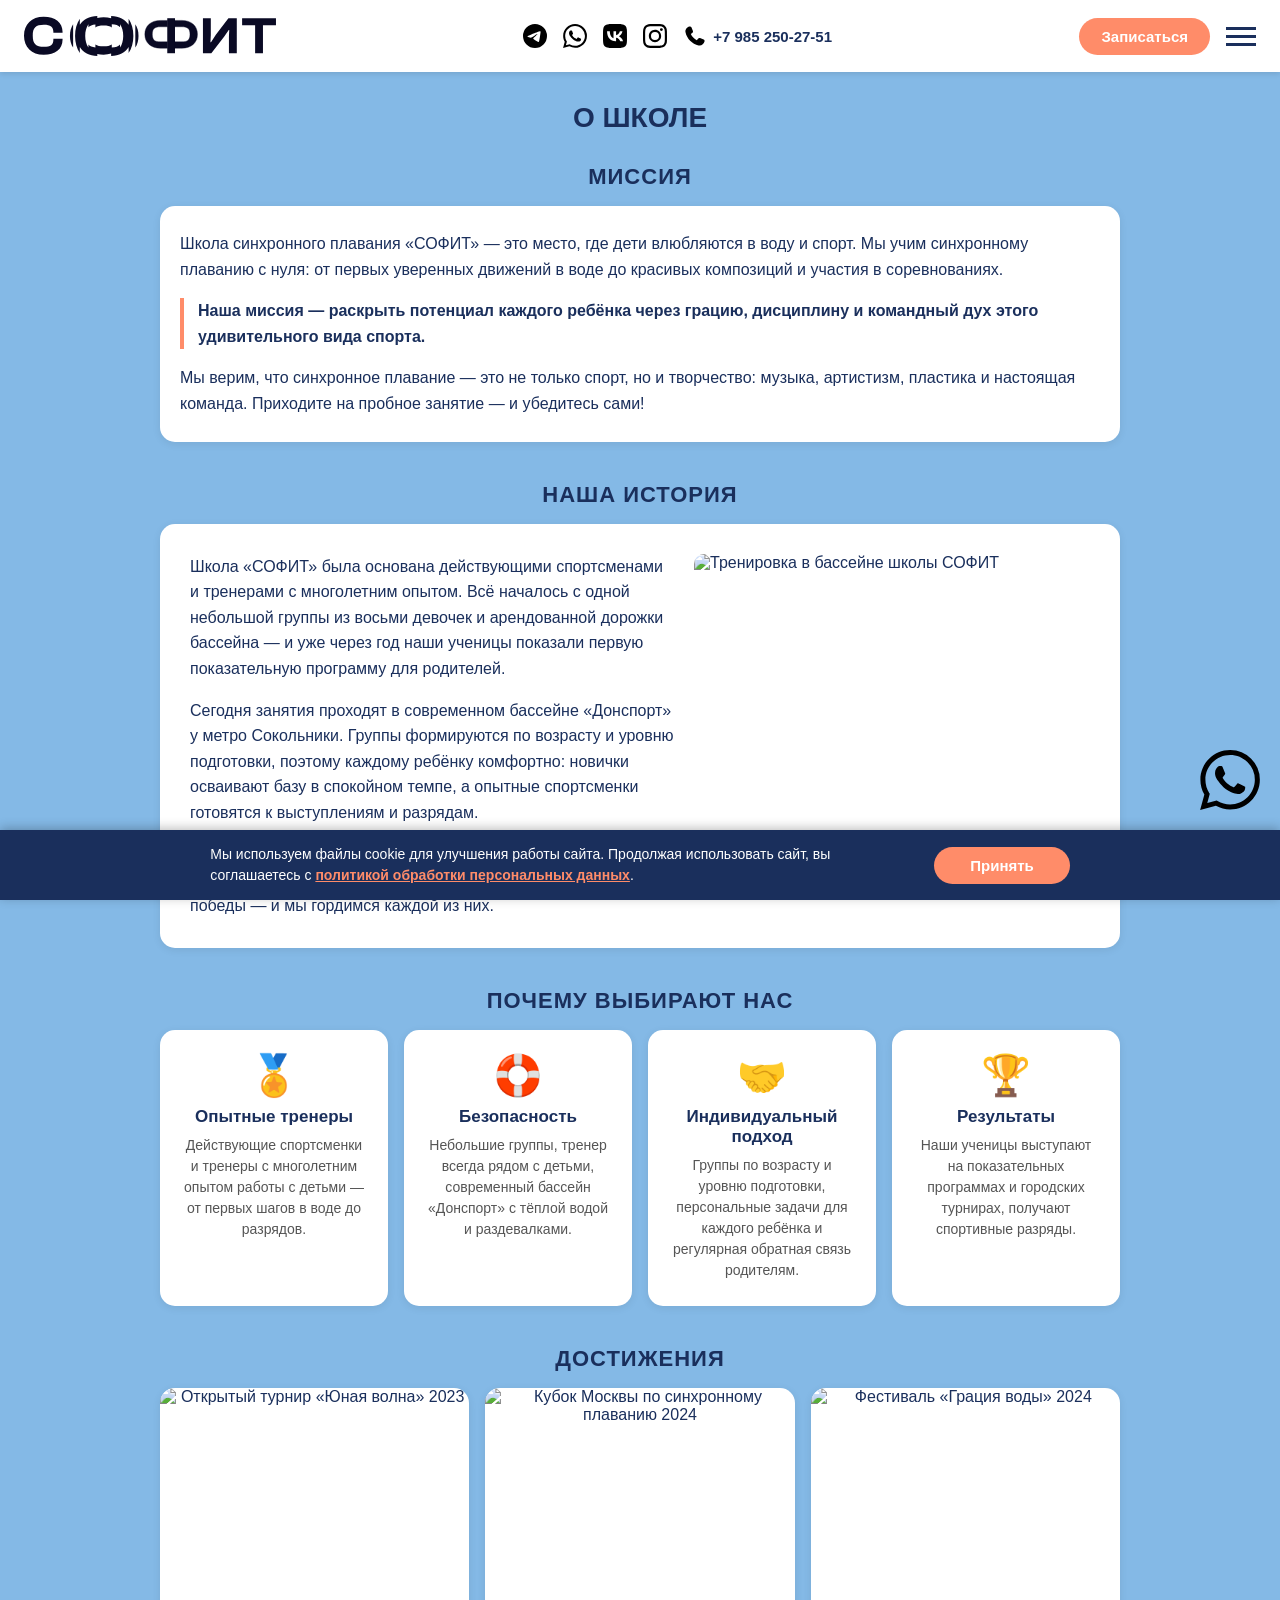
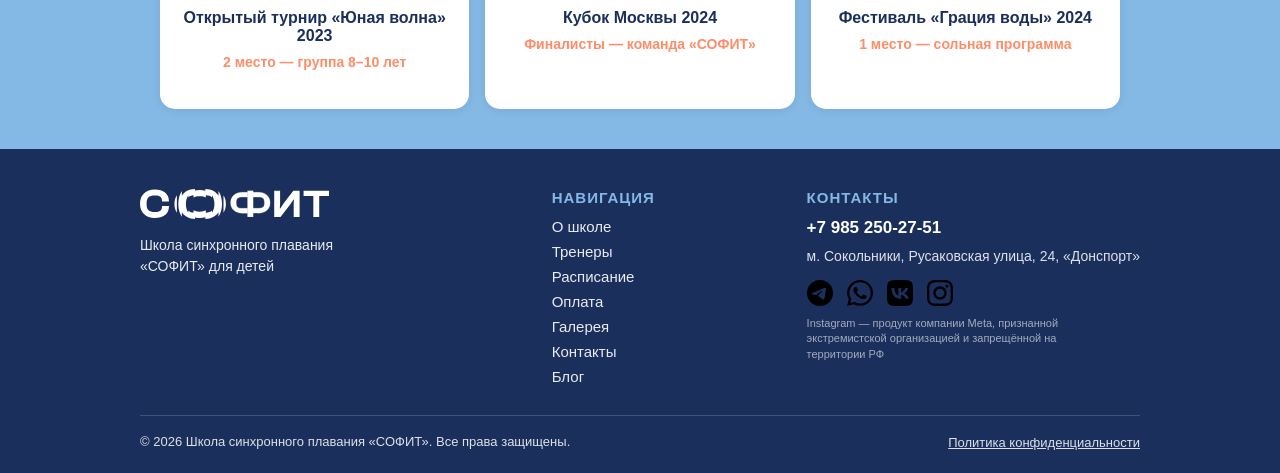
==== about.html @ ef887bbd "Add files via upload" ====
<!DOCTYPE html>
<html lang="ru">
<head>
  <meta charset="UTF-8">
  <meta name="viewport" content="width=device-width, initial-scale=1.0">
  <meta name="description" content="О школе синхронного плавания СОФИТ — миссия, история, подход к тренировкам детей.">
  <title>О школе — Школа синхронного плавания СОФИТ</title>
  <link rel="stylesheet" href="css/style.css">
  <link rel="stylesheet" href="css/modal.css">
</head>
<body>

  <!-- HEADER -->
  <header class="header">
    <a href="index.html" class="logo">
      <img src="images/logo.svg" alt="Логотип школы СОФИТ">
    </a>
    <div class="header-contacts">
      <a href="https://t.me/ваш_канал" target="_blank" aria-label="Telegram">
        <img src="images/icons/telegram.svg" alt="Telegram">
      </a>
      <a href="https://wa.me/79852502751" target="_blank" aria-label="WhatsApp">
        <img src="images/icons/whatsapp.svg" alt="WhatsApp">
      </a>
      <a href="https://vk.com/ваша_группа" target="_blank" aria-label="VK">
        <img src="images/icons/vk.svg" alt="VK">
      </a>
      <a href="https://instagram.com/ваш_профиль" target="_blank" aria-label="Instagram">
        <img src="images/icons/instagram.svg" alt="Instagram">
      </a>
      <a href="tel:+79852502751" class="header-phone" aria-label="Позвонить">
        <img src="images/icons/phone.svg" alt="Телефон">
        <span class="header-phone-text">+7 985 250-27-51</span>
      </a>
    </div>
    <div class="header-actions">
      <button class="header-signup-btn" id="signupOpenBtn" aria-label="Записаться на пробное занятие">
        <span class="signup-icon" aria-hidden="true">+</span>
        <span class="signup-text">Записаться</span>
      </button>
      <button class="burger" id="burgerBtn" aria-label="Открыть меню">
        <span></span>
        <span></span>
        <span></span>
      </button>
    </div>
  </header>

  <!-- МЕНЮ -->
  <nav class="mobile-menu" id="mobileMenu">
    <a href="index.html">Главная</a>
    <a href="about.html">О школе</a>
    <a href="trainers.html">Тренеры</a>
    <a href="schedule.html">Расписание</a>
    <a href="payment.html">Оплата</a>
    <a href="gallery.html">Галерея</a>
    <a href="blog.html">Блог</a>
    <a href="contacts.html">Контакты</a>
  </nav>

  <!-- ЗАГОЛОВОК СТРАНИЦЫ -->
  <section class="page-header">
    <h1>О ШКОЛЕ</h1>
  </section>

  <!-- КОНТЕНТ -->
  <section class="page-content about-content">

    <!-- БЛОК «МИССИЯ» -->
    <div class="about-section">
      <h2 class="section-title">Миссия</h2>
      <div class="mission-card">
        <p>
          Школа синхронного плавания «СОФИТ» — это место, где дети влюбляются
          в воду и спорт. Мы учим синхронному плаванию с нуля: от первых уверенных
          движений в воде до красивых композиций и участия в соревнованиях.
        </p>
        <p class="mission-highlight">
          Наша миссия — раскрыть потенциал каждого ребёнка через грацию,
          дисциплину и командный дух этого удивительного вида спорта.
        </p>
        <p>
          Мы верим, что синхронное плавание — это не только спорт, но и творчество:
          музыка, артистизм, пластика и настоящая команда. Приходите на пробное
          занятие — и убедитесь сами!
        </p>
      </div>
    </div>

    <!-- БЛОК «НАША ИСТОРИЯ» -->
    <div class="about-section">
      <h2 class="section-title">Наша история</h2>
      <div class="history-block">
        <div class="history-text">
          <p>
            Школа «СОФИТ» была основана действующими спортсменами и тренерами
            с многолетним опытом. Всё началось с одной небольшой группы из
            восьми девочек и арендованной дорожки бассейна — и уже через год
            наши ученицы показали первую показательную программу для родителей.
          </p>
          <p>
            Сегодня занятия проходят в современном бассейне «Донспорт» у метро
            Сокольники. Группы формируются по возрасту и уровню подготовки,
            поэтому каждому ребёнку комфортно: новички осваивают базу в спокойном
            темпе, а опытные спортсменки готовятся к выступлениям и разрядам.
          </p>
          <p>
            Мы растём вместе с нашими ученицами: с каждым сезоном в школе
            появляются новые группы, новые программы и новые победы —
            и мы гордимся каждой из них.
          </p>
        </div>
        <!-- TODO: заменить временное изображение (picsum.photos) на реальное фото школы -->
        <img class="history-photo" src="https://picsum.photos/600/400" alt="Тренировка в бассейне школы СОФИТ" loading="lazy">
      </div>
    </div>

    <!-- БЛОК «ПОЧЕМУ ВЫБИРАЮТ НАС» -->
    <div class="about-section">
      <h2 class="section-title">Почему выбирают нас</h2>
      <div class="features-grid">
        <div class="feature-card">
          <div class="feature-icon" aria-hidden="true">🏅</div>
          <h3>Опытные тренеры</h3>
          <p>Действующие спортсменки и тренеры с многолетним опытом работы с детьми — от первых шагов в воде до разрядов.</p>
        </div>
        <div class="feature-card">
          <div class="feature-icon" aria-hidden="true">🛟</div>
          <h3>Безопасность</h3>
          <p>Небольшие группы, тренер всегда рядом с детьми, современный бассейн «Донспорт» с тёплой водой и раздевалками.</p>
        </div>
        <div class="feature-card">
          <div class="feature-icon" aria-hidden="true">🤝</div>
          <h3>Индивидуальный подход</h3>
          <p>Группы по возрасту и уровню подготовки, персональные задачи для каждого ребёнка и регулярная обратная связь родителям.</p>
        </div>
        <div class="feature-card">
          <div class="feature-icon" aria-hidden="true">🏆</div>
          <h3>Результаты</h3>
          <p>Наши ученицы выступают на показательных программах и городских турнирах, получают спортивные разряды.</p>
        </div>
      </div>
    </div>

    <!-- БЛОК «ДОСТИЖЕНИЯ» (карточки-заглушки) -->
    <div class="about-section">
      <h2 class="section-title">Достижения</h2>
      <div class="achievements-grid">
        <div class="achievement-card">
          <!-- TODO: заменить временное изображение (picsum.photos) на реальное фото -->
          <img src="https://picsum.photos/300/200?random=21" alt="Открытый турнир «Юная волна» 2023" loading="lazy">
          <h3>Открытый турнир «Юная волна» 2023</h3>
          <p class="achievement-result">2 место — группа 8–10 лет</p>
        </div>
        <div class="achievement-card">
          <img src="https://picsum.photos/300/200?random=22" alt="Кубок Москвы по синхронному плаванию 2024" loading="lazy">
          <h3>Кубок Москвы 2024</h3>
          <p class="achievement-result">Финалисты — команда «СОФИТ»</p>
        </div>
        <div class="achievement-card">
          <img src="https://picsum.photos/300/200?random=23" alt="Фестиваль «Грация воды» 2024" loading="lazy">
          <h3>Фестиваль «Грация воды» 2024</h3>
          <p class="achievement-result">1 место — сольная программа</p>
        </div>
      </div>
    </div>

  </section>

  <!-- FOOTER -->
  <footer class="footer">
    <div class="footer-columns">
      <div class="footer-col footer-about">
        <img src="images/logo.svg" alt="Логотип школы СОФИТ" class="footer-logo">
        <p>Школа синхронного плавания «СОФИТ» для детей</p>
      </div>
      <div class="footer-col">
        <h4>Навигация</h4>
        <nav class="footer-nav">
          <a href="about.html">О школе</a>
          <a href="trainers.html">Тренеры</a>
          <a href="schedule.html">Расписание</a>
          <a href="payment.html">Оплата</a>
          <a href="gallery.html">Галерея</a>
          <a href="contacts.html">Контакты</a>
          <a href="blog.html">Блог</a>
        </nav>
      </div>
      <div class="footer-col">
        <h4>Контакты</h4>
        <a href="tel:+79852502751" class="footer-phone">+7 985 250-27-51</a>
        <p class="footer-address">м. Сокольники, Русаковская улица, 24, «Донспорт»</p>
        <div class="footer-socials">
          <a href="https://t.me/ваш_канал" target="_blank" aria-label="Telegram">
            <img src="images/icons/telegram.svg" alt="Telegram">
          </a>
          <a href="https://wa.me/79852502751" target="_blank" aria-label="WhatsApp">
            <img src="images/icons/whatsapp.svg" alt="WhatsApp">
          </a>
          <a href="https://vk.com/ваша_группа" target="_blank" aria-label="VK">
            <img src="images/icons/vk.svg" alt="VK">
          </a>
          <a href="https://instagram.com/ваш_профиль" target="_blank" aria-label="Instagram">
            <img src="images/icons/instagram.svg" alt="Instagram">
          </a>
        </div>
        <p class="footer-socials-note">Instagram — продукт компании Meta, признанной экстремистской организацией и запрещённой на территории РФ</p>
      </div>
    </div>
    <div class="footer-bottom">
      <p>© 2026 Школа синхронного плавания «СОФИТ». Все права защищены.</p>
      <a href="privacy-policy.html">Политика конфиденциальности</a>
    </div>
  </footer>

  <!-- WHATSAPP FLOATING BUTTON -->
  <a href="https://wa.me/79852502751" class="whatsapp-btn">
    <img src="images/icons/whatsapp.svg" alt="WhatsApp">
  </a>

  <script src="js/main.js"></script>

  <!-- МОДАЛЬНОЕ ОКНО ЗАПИСИ НА ПРОБНОЕ ЗАНЯТИЕ -->
  <div class="modal-overlay" id="signupModal" aria-hidden="true" role="dialog" aria-labelledby="signupModalTitle">
    <div class="modal-window">
      <button class="modal-close" type="button" aria-label="Закрыть окно">✕</button>
      <h2 class="modal-title" id="signupModalTitle">Запись на пробное занятие</h2>

      <form class="modal-form" novalidate>
        <div class="modal-field" data-field="childName">
          <label for="modalChildName">Имя ребёнка <span class="required-mark">*</span></label>
          <input type="text" id="modalChildName" name="childName" required>
          <span class="field-error"></span>
        </div>

        <div class="modal-field" data-field="parentName">
          <label for="modalParentName">Имя родителя <span class="required-mark">*</span></label>
          <input type="text" id="modalParentName" name="parentName" required>
          <span class="field-error"></span>
        </div>

        <div class="modal-field" data-field="phone">
          <label for="modalPhone">Телефон родителя <span class="required-mark">*</span></label>
          <input type="tel" id="modalPhone" name="phone" placeholder="+7 ___ ___-__-__" pattern="[+]?[\d\s\-()]{7,20}" required>
          <span class="field-error"></span>
        </div>

        <div class="modal-field" data-field="age">
          <label for="modalAge">Возраст ребёнка</label>
          <input type="number" id="modalAge" name="age" min="1" max="18">
          <span class="field-error"></span>
        </div>

        <div class="modal-field" data-field="preferredTime">
          <label for="modalTime">Удобное время</label>
          <input type="text" id="modalTime" name="preferredTime" placeholder="Например: будни после 17:00">
          <span class="field-error"></span>
        </div>

        <div class="modal-field" data-field="group">
          <label for="modalGroup">Группа</label>
          <input type="text" id="modalGroup" name="group" placeholder="Например: младшая 5–7 лет">
          <span class="field-error"></span>
        </div>

        <div class="modal-field" data-field="comment">
          <label for="modalComment">Комментарий</label>
          <textarea id="modalComment" name="comment" rows="3"></textarea>
          <span class="field-error"></span>
        </div>

        <div class="modal-consent" data-field="consent">
          <label class="consent-label">
            <input type="checkbox" name="consent" required>
            <span>Согласен с условиями обработки персональных данных и с <a href="privacy-policy.html" target="_blank">политикой конфиденциальности</a> <span class="required-mark">*</span></span>
          </label>
          <span class="field-error"></span>
        </div>

        <button type="submit" class="modal-submit">Отправить</button>
      </form>

      <div class="modal-success">
        <div class="modal-success-icon">✅</div>
        <p class="modal-success-text">Спасибо! Заявка отправлена, мы скоро свяжемся с вами</p>
        <a class="modal-whatsapp-btn" href="#" target="_blank" rel="noopener">
          <img src="images/icons/whatsapp.svg" alt="">
          Продублировать в WhatsApp
        </a>
      </div>
    </div>
  </div>

  <script src="js/modal.js"></script>
</body>
</html>
---- css/style.css ----
* {
  margin: 0;
  padding: 0;
  box-sizing: border-box;
}

/* Глобальная защита от горизонтального скролла всей страницы
   (страница не должна скроллиться вбок, даже если какой-то блок переполнится) */
html, body {
  overflow-x: hidden;
  max-width: 100%;
}

/* Высота фиксированного header (mobile-first) */
:root {
  --header-h: 56px;
}

@media (min-width: 768px) {
  :root {
    --header-h: 72px;
  }
}

body {
  font-family: 'Arial', sans-serif;
  color: #1a2f5c;
  background-color: #84b9e6; /* глобальный фон сайта */
  padding-top: var(--header-h); /* отступ под fixed header */
  min-height: 100vh;
  display: flex;
  flex-direction: column;
}

/* Footer прижимается к низу на коротких страницах */
.footer {
  margin-top: auto;
}

/* HEADER — fixed, всегда белый, не меняется при скролле */
.header {
  position: fixed;
  top: 0;
  left: 0;
  right: 0;
  height: var(--header-h);
  display: flex;
  justify-content: space-between;
  align-items: center;
  gap: 10px;
  padding: 0 12px;
  background: white;
  z-index: 100;
  box-shadow: 0 2px 5px rgba(0,0,0,0.1);
}

.logo {
  display: flex;
  align-items: center;
  flex-shrink: 0;
}

.logo img {
  height: 26px; /* компактный логотип на мобильном (375px) */
  display: block;
}

/* Центральный блок контактов в header */
.header-contacts {
  display: flex;
  align-items: center;
  gap: 10px;
  min-width: 0;
}

.header-contacts a {
  display: flex;
  align-items: center;
}

.header-contacts img {
  width: 20px;
  height: 20px;
  display: block;
}

.header-phone {
  gap: 6px;
  text-decoration: none;
  color: #1a2f5c;
  font-weight: bold;
  font-size: 15px;
  white-space: nowrap;
}

/* На мобильном текст номера скрыт — остаётся иконка tel: */
.header-phone-text {
  display: none;
}

/* На мобильном (<768px) иконка VK в header скрыта — после добавления Instagram
   пять элементов не помещались в строку на 375px (наложение на кнопку «Записаться»).
   Решение владельца: VK — наименее приоритетная для быстрой связи.
   В footer и на contacts.html VK остаётся видимой везде. */
.header-contacts a[aria-label="VK"] {
  display: none;
}

@media (min-width: 768px) {
  .header {
    padding: 0 24px;
    gap: 20px;
  }

  .logo img {
    height: 40px;
  }

  .header-contacts {
    gap: 16px;
  }

  .header-contacts img {
    width: 24px;
    height: 24px;
  }

  .header-phone-text {
    display: inline;
  }

  /* На десктопе VK в header снова видна */
  .header-contacts a[aria-label="VK"] {
    display: flex;
  }
}

/* BURGER BUTTON */
.burger {
  background: none;
  border: none;
  cursor: pointer;
  display: flex;
  flex-direction: column;
  gap: 5px;
}

.burger span {
  width: 30px;
  height: 3px;
  background: #1a2f5c;
  transition: 0.3s;
}

/* MOBILE MENU */
.mobile-menu {
  position: fixed;
  top: var(--header-h);
  right: -100%;
  width: 70%;
  height: calc(100vh - var(--header-h));
  background: white;
  display: flex;
  flex-direction: column;
  padding: 30px 20px;
  transition: right 0.3s ease;
  z-index: 99;
  box-shadow: -2px 0 10px rgba(0,0,0,0.1);
}

.mobile-menu.active {
  right: 0;
}

.mobile-menu a {
  padding: 15px 0;
  text-decoration: none;
  color: #1a2f5c;
  font-weight: bold;
  font-size: 18px;
  border-bottom: 1px solid #eee;
}

/* HERO SECTION — полноэкранный (за вычетом fixed header) */
.hero {
  position: relative;
  min-height: calc(100vh - var(--header-h));
  overflow: hidden;
}

.hero-bg {
  position: absolute;
  top: 0;
  left: 0;
  width: 100%;
  height: 100%;
  object-fit: cover;
  z-index: 0;
}

.hero-overlay {
  position: relative;
  z-index: 1;
  min-height: calc(100vh - var(--header-h));
  background: rgba(10, 20, 40, 0.55); /* тёмная плёнка для читаемости текста */
  display: flex;
  flex-direction: column;
  justify-content: center;
  align-items: center;
  text-align: center;
  color: white;
  padding: 60px 20px 40px;
}

.hero-badge {
  font-size: 14px;
  letter-spacing: 2px;
  margin-bottom: 20px;
  opacity: 0.9;
}

.hero-title {
  font-size: 64px;
  font-weight: 900;
  line-height: 1.1;
  margin-bottom: 30px;
  letter-spacing: 2px;
}

.hero-info-card {
  background: rgba(255,255,255,0.1);
  border: 1px solid rgba(255,255,255,0.3);
  border-radius: 10px;
  padding: 15px 25px;
  margin-bottom: 20px;
}

.hero-subtitle {
  font-size: 18px;
  max-width: 500px;
  margin-bottom: 30px;
  line-height: 1.5;
}

.highlight {
  color: #ff8c69; /* коралловый акцент, как на референсе */
  font-weight: bold;
}

.hero-socials {
  display: flex;
  gap: 20px;
  margin-top: 30px;
}

.hero-socials img {
  width: 30px;
  height: 30px;
}

/* Адаптив для маленьких экранов */
@media (max-width: 480px) {
  .hero-title {
    font-size: 48px;
  }
}

/* QUICK LINKS */
.quick-links {
  display: flex;
  justify-content: center;
  gap: 20px;
  padding: 40px 20px;
  flex-wrap: wrap;
}

.card-link {
  text-decoration: none;
  color: #1a2f5c;
  text-align: center;
  padding: 20px;
  border: 2px solid #1a2f5c;
  border-radius: 15px;
  width: 150px;
}

.card-link img {
  width: 50px;
  margin-bottom: 10px;
}

/* WHATSAPP BUTTON */
.whatsapp-btn {
  position: fixed;
  bottom: 20px;
  right: 20px;
  width: 60px;
  height: 60px;
  z-index: 98;
}

.whatsapp-btn img {
  width: 100%;
}
/* PAGE HEADER */
.page-header {
  padding: 30px 20px;
  text-align: center;
}

.page-header h1 {
  font-size: 28px;
  color: #1a2f5c;
}

/* TRAINERS — крупные карточки в горизонтальной ленте со скроллом
   (тот же технический паттерн, что .tariffs-scroller на payment.html:
   flex + overflow-x: auto + scroll-snap-type: x mandatory).
   Центрирование карусели — через пустые flex-спейсеры ::before/::after
   (надёжнее scroll-padding-inline во всех браузерах): спейсеры дают
   ленте место докрутить первую/последнюю карточку до центра, а
   scroll-snap-align: center на карточке приводит её в центр экрана
   уже при загрузке (mandatory-снап срабатывает после первичного layout). */
.trainers-scroller {
  display: flex;
  gap: 16px;
  overflow-x: auto;
  padding: 4px 0 16px; /* только низ — под полосу прокрутки; бока — спейсеры */
  scroll-snap-type: x mandatory;
  -webkit-overflow-scrolling: touch;
  max-width: 1000px; /* блочный элемент: никогда не шире родителя/viewport */
  margin: 0 auto;
}

/* Пустые flex-спейсеры по краям ленты (у flex-контейнера ::before/::after
   становятся flex-элементами) — вместо scroll-padding/физического padding */
.trainers-scroller::before,
.trainers-scroller::after {
  content: "";
  flex: 0 0 8%;
}

.trainer-card {
  flex: 0 0 80%; /* мобильный: карточка по центру + краешек следующей (~21px на 375px) */
  min-width: 0; /* у flex-элементов min-width: auto — фото 270px + padding
                   не давали карточке ужаться и распирали ленту шире viewport */
  scroll-snap-align: center; /* карточка снапится по центру экрана */
  background: white;
  border-radius: 15px;
  padding: 36px 20px;
  box-shadow: 0 2px 8px rgba(0,0,0,0.08);
  display: flex;
  flex-direction: column;
  align-items: center;
  text-align: center;
  gap: 8px;
}

.trainer-photo {
  width: 270px;
  height: 270px;
  max-width: 100%; /* фото ужимается внутри карточки на узких экранах */
  border-radius: 50%; /* большое круглое фото */
  object-fit: cover;
  flex-shrink: 0;
  margin-bottom: 18px;
}

.trainer-name {
  font-size: 28px;
  font-weight: 900;
  color: #1a2f5c;
}

.trainer-specialty {
  font-size: 18px;
  font-weight: bold;
  color: #ff8c69;
  margin-bottom: 10px;
}

.trainer-details p {
  font-size: 16px;
  color: #555;
  margin-bottom: 5px;
}

/* Десктоп: 2–3 карточки в ряд, лента остаётся скроллируемой (как тарифы) */
@media (min-width: 1024px) {
  /* Спейсеры сужаются до краевого отступа: 4px + gap 16px = 20px */
  .trainers-scroller::before,
  .trainers-scroller::after {
    flex-basis: 4px;
  }

  .trainer-card {
    flex: 1 1 0;
    min-width: 400px;
    padding: 44px 30px;
  }

  .trainer-photo {
    width: 330px;
    height: 330px;
  }

  .trainer-name {
    font-size: 32px;
  }
}

/* ОСНОВНАЯ КНОПКА */
.btn-primary {
  display: inline-block;
  background: #ff8c69;
  color: white;
  text-decoration: none;
  font-weight: bold;
  font-size: 16px;
  padding: 15px 35px;
  border-radius: 30px;
  transition: background 0.2s, transform 0.2s;
}

.btn-primary:hover {
  background: #ff7043;
  transform: translateY(-2px);
}

.btn-small {
  padding: 10px 25px;
  font-size: 14px;
}

/* ПОДЗАГОЛОВОК СТРАНИЦЫ */
.page-subtitle {
  margin-top: 8px;
  color: #555;
  font-size: 15px;
}

/* SCHEDULE LIST */
.schedule-list {
  display: flex;
  flex-direction: column;
  gap: 20px;
  padding: 20px;
  max-width: 900px;
  margin: 0 auto;
}

.schedule-card {
  display: flex;
  flex-direction: column;
  gap: 8px;
  padding: 25px;
  border: 1px solid #e0e0e0;
  border-radius: 15px;
  box-shadow: 0 2px 8px rgba(0,0,0,0.08);
  background: white;
}

.schedule-day {
  font-size: 14px;
  font-weight: bold;
  text-transform: uppercase;
  letter-spacing: 1px;
  color: #ff8c69;
}

.schedule-time {
  font-size: 26px;
  font-weight: 900;
  color: #1a2f5c;
}

.schedule-place {
  font-size: 14px;
  color: #555;
}

.schedule-group {
  font-size: 16px;
  font-weight: bold;
  color: #1a2f5c;
}

.schedule-card .btn-primary {
  align-self: flex-start;
  margin-top: 10px;
}

/* ПРОГРЕСС-БАР ЗАПОЛНЕННОСТИ */
.capacity {
  margin-top: 8px;
}

.capacity-bar {
  width: 100%;
  height: 10px;
  background: #eef1f6;
  border-radius: 5px;
  overflow: hidden;
}

.capacity-fill {
  height: 100%;
  width: 0; /* ширину выставляет JS */
  background: #4caf7d; /* зелёный — места есть */
  border-radius: 5px;
  transition: width 0.6s ease;
}

.capacity-fill.almost-full {
  background: #ffb74d; /* оранжевый — мест мало */
}

.capacity-fill.full {
  background: #e57373; /* красный — мест нет */
}

.capacity-label {
  display: block;
  margin-top: 6px;
  font-size: 13px;
  color: #555;
}

/* АДАПТИВНОСТЬ РАСПИСАНИЯ */
@media (min-width: 768px) {
  .schedule-list {
    display: grid;
    grid-template-columns: repeat(2, 1fr);
  }
}

/* КОНТЕНТ СТРАНИЦ-ЗАГОТОВОК */
.page-content {
  width: 100%;
  max-width: 800px;
  margin: 0 auto;
  padding: 0 20px 40px;
}

.page-content p {
  margin-bottom: 16px;
  line-height: 1.6;
}

.placeholder-card {
  background: white;
  border-radius: 15px;
  padding: 40px 20px;
  text-align: center;
  color: #555;
  box-shadow: 0 2px 8px rgba(0,0,0,0.08);
}

/* FOOTER */
.footer {
  background: #1a2f5c;
  color: white;
  padding: 40px 20px 20px;
}

.footer-columns {
  display: flex;
  flex-direction: column;
  gap: 30px;
  max-width: 1000px;
  margin: 0 auto;
}

.footer-logo {
  height: 30px;
  filter: brightness(0) invert(1); /* тёмный логотип → белый на тёмном фоне */
  margin-bottom: 12px;
}

.footer-about p {
  font-size: 14px;
  line-height: 1.5;
  opacity: 0.9;
  max-width: 260px;
}

.footer-col h4 {
  font-size: 15px;
  letter-spacing: 1px;
  text-transform: uppercase;
  color: #84b9e6;
  margin-bottom: 12px;
}

.footer-nav {
  display: flex;
  flex-direction: column;
  gap: 8px;
}

.footer-nav a {
  color: white;
  text-decoration: none;
  font-size: 15px;
  opacity: 0.9;
}

.footer-nav a:hover {
  opacity: 1;
  text-decoration: underline;
}

.footer-phone {
  display: inline-block;
  color: white;
  font-weight: bold;
  font-size: 17px;
  text-decoration: none;
  margin-bottom: 10px;
}

.footer-address {
  font-size: 14px;
  opacity: 0.85;
  margin-bottom: 16px;
}

.footer-socials {
  display: flex;
  gap: 14px;
}

.footer-socials img {
  width: 26px;
  height: 26px;
  display: block;
}

.footer-bottom {
  max-width: 1000px;
  margin: 30px auto 0;
  padding-top: 16px;
  border-top: 1px solid rgba(255,255,255,0.2);
  display: flex;
  flex-direction: column;
  gap: 8px;
  align-items: center;
  text-align: center;
  font-size: 13px;
  opacity: 0.85;
}

/* Копирайт — всегда своя отдельная строка, не слипается со ссылкой на политику.
   На мобильном текст сужен (max-width) и не подходит впритык к краям экрана
   (в т.ч. правому, где плавающая кнопка WhatsApp) — строки переносятся
   по смысловым частям, а не за одно слово до края. text-wrap: balance
   дополнительно выравнивает длину строк в новых браузерах (прогрессивное
   улучшение, старые его просто игнорируют). */
.footer-bottom p {
  display: block;
  max-width: 300px; /* «© 2026 Школа синхронного плавания «СОФИТ».» / «Все права защищены.» */
  margin-inline: auto;
  padding-inline: 8px;
  line-height: 1.6;
  text-wrap: balance;
}

@media (min-width: 768px) {
  .footer-bottom p {
    max-width: none; /* на десктопе текст в одну строку, ограничение не нужно */
    margin-inline: 0;
    padding-inline: 0;
  }
}

.footer-bottom a {
  color: white;
}

@media (min-width: 768px) {
  .footer-columns {
    flex-direction: row;
    justify-content: space-between;
    gap: 40px;
  }

  .footer-bottom {
    flex-direction: row;
    justify-content: space-between;
    text-align: left;
  }
}

/* ============================================================
   СТРАНИЦА «О ШКОЛЕ» (about.html)
   ============================================================ */

.about-content {
  max-width: 1000px;
  display: flex;
  flex-direction: column;
  gap: 40px;
}

.section-title {
  font-size: 22px;
  color: #1a2f5c;
  text-transform: uppercase;
  letter-spacing: 1px;
  margin-bottom: 16px;
  text-align: center;
}

/* Миссия */
.mission-card {
  background: white;
  border-radius: 15px;
  padding: 25px 20px;
  box-shadow: 0 2px 8px rgba(0,0,0,0.08);
}

.mission-card p:last-child {
  margin-bottom: 0;
}

.mission-highlight {
  font-weight: bold;
  color: #1a2f5c;
  border-left: 4px solid #ff8c69;
  padding-left: 14px;
}

/* Наша история: текст + фото (mobile-first — стек) */
.history-block {
  background: white;
  border-radius: 15px;
  padding: 25px 20px;
  box-shadow: 0 2px 8px rgba(0,0,0,0.08);
  display: flex;
  flex-direction: column;
  gap: 20px;
}

.history-text p:last-child {
  margin-bottom: 0;
}

.history-photo {
  width: 100%;
  height: auto;
  border-radius: 10px;
  display: block;
}

/* Почему выбирают нас: 1 колонка → 2x2 → 4 в ряд */
.features-grid {
  display: grid;
  grid-template-columns: 1fr;
  gap: 16px;
}

.feature-card {
  background: white;
  border-radius: 15px;
  padding: 25px 20px;
  text-align: center;
  box-shadow: 0 2px 8px rgba(0,0,0,0.08);
}

.feature-icon {
  font-size: 40px;
  line-height: 1;
  margin-bottom: 12px;
}

.feature-card h3 {
  font-size: 17px;
  color: #1a2f5c;
  margin-bottom: 8px;
}

.feature-card p {
  font-size: 14px;
  color: #555;
  line-height: 1.5;
  margin-bottom: 0;
}

/* Достижения: 1 колонка → 2 → 3 в ряд */
.achievements-grid {
  display: grid;
  grid-template-columns: 1fr;
  gap: 16px;
}

.achievement-card {
  background: white;
  border-radius: 15px;
  overflow: hidden;
  box-shadow: 0 2px 8px rgba(0,0,0,0.08);
  text-align: center;
  padding-bottom: 20px;
}

.achievement-card img {
  width: 100%;
  height: auto;
  aspect-ratio: 3 / 2;
  object-fit: cover;
  display: block;
  margin-bottom: 14px;
}

.achievement-card h3 {
  font-size: 16px;
  color: #1a2f5c;
  margin: 0 15px 6px;
}

.achievement-result {
  font-size: 14px;
  color: #ff8c69;
  font-weight: bold;
  margin: 0 15px;
}

/* Адаптив «О школе»: планшет */
@media (min-width: 768px) {
  .features-grid {
    grid-template-columns: repeat(2, 1fr);
  }

  .achievements-grid {
    grid-template-columns: repeat(2, 1fr);
  }

  .history-block {
    flex-direction: row;
    align-items: center;
    padding: 30px;
  }

  .history-text {
    flex: 1 1 55%;
  }

  .history-photo {
    flex: 1 1 45%;
    min-width: 0;
    align-self: stretch;
    object-fit: cover;
  }
}

/* Адаптив «О школе»: десктоп */
@media (min-width: 1024px) {
  .features-grid {
    grid-template-columns: repeat(4, 1fr);
  }

  .achievements-grid {
    grid-template-columns: repeat(3, 1fr);
  }
}

/* ============================================================
   СТРАНИЦА «КОНТАКТЫ» (contacts.html)
   ============================================================ */

.contacts-content {
  display: flex;
  flex-direction: column;
  gap: 24px;
}

.contacts-card {
  background: white;
  border-radius: 15px;
  padding: 25px 20px;
  box-shadow: 0 2px 8px rgba(0,0,0,0.08);
  display: flex;
  flex-direction: column;
  gap: 16px;
}

.contacts-row {
  display: flex;
  flex-direction: column;
  gap: 4px;
}

.contacts-label {
  font-size: 13px;
  text-transform: uppercase;
  letter-spacing: 1px;
  color: #ff8c69;
  font-weight: bold;
}

.contacts-value {
  font-size: 17px;
  color: #1a2f5c;
  font-weight: bold;
}

.contacts-phone {
  font-size: 20px;
  color: #1a2f5c;
  font-weight: 900;
  text-decoration: none;
}

.contacts-phone:hover {
  color: #ff8c69;
}

/* Email в карточке контактов — стиль в духе telefonной строки */
.contacts-email {
  font-size: 17px;
  color: #1a2f5c;
  font-weight: bold;
  text-decoration: none;
  overflow-wrap: anywhere; /* длинный адрес не распирает карточку на 375px */
}

.contacts-email:hover {
  color: #ff8c69;
}

.contacts-socials {
  display: flex;
  gap: 14px;
  margin-top: 4px;
}

.contacts-socials img {
  width: 32px;
  height: 32px;
  display: block;
}

.contacts-signup-btn {
  border: none;
  cursor: pointer;
  font-family: inherit;
  align-self: flex-start;
  margin-top: 4px;
}

/* Карта: адаптивная по ширине, высота ~400px */
.map-wrapper {
  border-radius: 15px;
  overflow: hidden;
  box-shadow: 0 2px 8px rgba(0,0,0,0.08);
  background: white;
}

.map-wrapper iframe {
  display: block;
  width: 100%;
  height: 400px;
  border: 0;
}

@media (min-width: 768px) {
  .contacts-card {
    padding: 30px;
  }
}

/* ============================================================
   СТРАНИЦА «ГАЛЕРЕЯ» (gallery.html)
   ============================================================ */

.gallery-content {
  max-width: 1000px;
}

/* Вкладки Фото / Видео */
.gallery-tabs {
  display: flex;
  justify-content: center;
  gap: 10px;
  margin-bottom: 24px;
}

.gallery-tab {
  font-family: inherit;
  font-size: 16px;
  font-weight: bold;
  color: #1a2f5c;
  background: white;
  border: 2px solid #1a2f5c;
  border-radius: 30px;
  padding: 10px 30px;
  cursor: pointer;
  transition: background 0.2s, color 0.2s;
}

.gallery-tab.active {
  background: #1a2f5c;
  color: white;
}

.gallery-panel {
  display: none;
}

.gallery-panel.active {
  display: block;
}

/* Сетка фото: 2 колонки на мобильном → 2 на планшете → 3 на десктопе */
.photo-grid {
  display: grid;
  grid-template-columns: repeat(2, 1fr);
  gap: 10px;
}

.photo-item {
  border: none;
  padding: 0;
  background: none;
  cursor: pointer;
  border-radius: 10px;
  overflow: hidden;
  display: block;
}

.photo-item img {
  width: 100%;
  height: auto;
  aspect-ratio: 1 / 1;
  object-fit: cover;
  display: block;
  transition: transform 0.25s ease;
}

.photo-item:hover img {
  transform: scale(1.05);
}

@media (min-width: 1024px) {
  .photo-grid {
    grid-template-columns: repeat(3, 1fr);
    gap: 14px;
  }
}

/* Видео-карточки (заглушки, не кликабельны) */
.video-grid {
  display: grid;
  grid-template-columns: 1fr;
  gap: 16px;
}

.video-card {
  background: white;
  border-radius: 15px;
  overflow: hidden;
  box-shadow: 0 2px 8px rgba(0,0,0,0.08);
}

.video-thumb {
  position: relative;
}

.video-thumb img {
  width: 100%;
  height: auto;
  aspect-ratio: 16 / 9;
  object-fit: cover;
  display: block;
}

.video-play {
  position: absolute;
  top: 50%;
  left: 50%;
  transform: translate(-50%, -50%);
  width: 60px;
  height: 60px;
  border-radius: 50%;
  background: rgba(255, 255, 255, 0.6);
  color: #1a2f5c;
  font-size: 24px;
  display: flex;
  align-items: center;
  justify-content: center;
  padding-left: 4px; /* оптическая центровка треугольника */
  pointer-events: none;
}

.video-caption {
  padding: 14px;
  text-align: center;
  font-size: 14px;
  color: #555;
  margin: 0;
}

@media (min-width: 768px) {
  .video-grid {
    grid-template-columns: repeat(3, 1fr);
  }
}

/* Лайтбокс */
.lightbox {
  position: fixed;
  inset: 0;
  background: rgba(10, 20, 40, 0.85);
  z-index: 200;
  display: none;
  align-items: center;
  justify-content: center;
  padding: 20px;
}

.lightbox.active {
  display: flex;
}

.lightbox-img {
  max-width: 100%;
  max-height: calc(100vh - 80px);
  border-radius: 10px;
  box-shadow: 0 10px 40px rgba(0,0,0,0.5);
}

.lightbox-close {
  position: absolute;
  top: 16px;
  right: 16px;
  width: 40px;
  height: 40px;
  border: none;
  border-radius: 50%;
  background: rgba(255,255,255,0.15);
  color: white;
  font-size: 18px;
  cursor: pointer;
  transition: background 0.2s;
}

.lightbox-close:hover {
  background: rgba(255,255,255,0.3);
}

/* Блокировка скролла страницы при открытом лайтбоксе */
body.lightbox-open {
  overflow: hidden;
}

/* ============================================================
   СТРАНИЦА «ОПЛАТА» (payment.html)
   ============================================================ */

.payment-content {
  max-width: 1000px;
  display: flex;
  flex-direction: column;
  gap: 40px;
}

/* Горизонтальная скроллируемая лента тарифов (mobile-first: свайп) */
.tariffs-scroller {
  display: flex;
  gap: 16px;
  overflow-x: auto;
  padding: 4px 4px 16px; /* нижний отступ под полосу прокрутки */
  scroll-snap-type: x mandatory;
  -webkit-overflow-scrolling: touch;
}

.tariff-card {
  flex: 0 0 240px;
  scroll-snap-align: start;
  background: white;
  border-radius: 15px;
  padding: 25px 20px;
  box-shadow: 0 2px 8px rgba(0,0,0,0.08);
  display: flex;
  flex-direction: column;
  gap: 10px;
  text-align: center;
}

.tariff-name {
  font-size: 17px;
  color: #1a2f5c;
  text-transform: uppercase;
  letter-spacing: 0.5px;
}

.tariff-includes {
  font-size: 14px;
  color: #555;
  margin-bottom: 0;
}

.tariff-price {
  font-size: 26px;
  font-weight: 900;
  color: #ff8c69;
  margin-top: auto;
  margin-bottom: 0;
}

/* Десктоп: карточки в один ряд, если помещаются (лента остаётся скроллируемой) */
@media (min-width: 1024px) {
  .tariff-card {
    flex: 1 1 0;
    min-width: 220px;
  }
}

/* Способы оплаты и правила */
.payment-card {
  background: white;
  border-radius: 15px;
  padding: 25px 20px;
  box-shadow: 0 2px 8px rgba(0,0,0,0.08);
}

.payment-list {
  list-style: none;
  display: flex;
  flex-direction: column;
  gap: 12px;
}

.payment-list li {
  position: relative;
  padding-left: 24px;
  line-height: 1.6;
}

.payment-list li::before {
  content: "";
  position: absolute;
  left: 0;
  top: 8px;
  width: 10px;
  height: 10px;
  border-radius: 50%;
  background: #ff8c69;
}

.payment-cta {
  text-align: center;
}

.payment-cta .btn-primary {
  border: none;
  cursor: pointer;
  font-family: inherit;
}

/* ============================================================
   СТРАНИЦА «БЛОГ» (blog.html)
   ============================================================ */

.blog-content {
  max-width: 1000px;
}

/* Превью статей: стек на мобильном → 2 колонки на десктопе */
.blog-grid {
  display: grid;
  grid-template-columns: 1fr;
  gap: 20px;
}

@media (min-width: 768px) {
  .blog-grid {
    grid-template-columns: repeat(2, 1fr);
  }
}

.blog-preview-card {
  background: white;
  border-radius: 15px;
  overflow: hidden;
  box-shadow: 0 2px 8px rgba(0,0,0,0.08);
  display: flex;
  flex-direction: column;
}

.blog-preview-imglink {
  display: block;
}

.blog-preview-imglink img {
  width: 100%;
  height: auto;
  aspect-ratio: 16 / 9;
  object-fit: cover;
  display: block;
}

.blog-preview-body {
  padding: 20px;
  display: flex;
  flex-direction: column;
  gap: 10px;
  flex: 1;
}

.blog-preview-date {
  font-size: 13px;
  text-transform: uppercase;
  letter-spacing: 1px;
  color: #ff8c69;
  font-weight: bold;
}

.blog-preview-title {
  font-size: 19px;
  line-height: 1.3;
}

.blog-preview-title a {
  color: #1a2f5c;
  text-decoration: none;
}

.blog-preview-title a:hover {
  text-decoration: underline;
}

.blog-preview-excerpt {
  font-size: 14px;
  color: #555;
  line-height: 1.6;
  margin-bottom: 0;
}

.blog-read-more {
  margin-top: auto;
  align-self: flex-start;
  color: #ff8c69;
  font-weight: bold;
  font-size: 15px;
  text-decoration: none;
}

.blog-read-more:hover {
  text-decoration: underline;
}

/* ============================================================
   СТРАНИЦА СТАТЬИ БЛОГА (posts/*.html)
   ============================================================ */

.post-content {
  padding-top: 10px;
}

.post-article {
  background: white;
  border-radius: 15px;
  padding: 25px 20px;
  box-shadow: 0 2px 8px rgba(0,0,0,0.08);
  display: flex;
  flex-direction: column;
  gap: 20px;
  margin-top: 20px;
}

.post-header {
  display: flex;
  flex-direction: column;
  gap: 8px;
}

.post-title {
  font-size: 24px;
  color: #1a2f5c;
  line-height: 1.3;
}

.post-date {
  font-size: 13px;
  text-transform: uppercase;
  letter-spacing: 1px;
  color: #ff8c69;
  font-weight: bold;
}

.post-cover {
  width: 100%;
  height: auto;
  aspect-ratio: 2 / 1;
  object-fit: cover;
  border-radius: 10px;
  display: block;
}

.post-body p:last-child {
  margin-bottom: 0;
}

.post-back-btn {
  align-self: flex-start;
}

@media (min-width: 768px) {
  .post-article {
    padding: 40px;
  }

  .post-title {
    font-size: 30px;
  }
}

/* ============================================================
   СТРАНИЦА «ПОЛИТИКА КОНФИДЕНЦИАЛЬНОСТИ» (privacy-policy.html)
   ============================================================ */

.policy-content {
  background: white;
  border-radius: 15px;
  padding: 25px 20px 35px;
  box-shadow: 0 2px 8px rgba(0,0,0,0.08);
  margin-bottom: 40px;
}

.policy-content h2 {
  font-size: 19px;
  color: #1a2f5c;
  margin: 28px 0 14px;
  line-height: 1.35;
}

.policy-content h2:first-child {
  margin-top: 0;
}

.policy-content ul {
  list-style: disc;
  padding-left: 22px;
  margin-bottom: 16px;
  display: flex;
  flex-direction: column;
  gap: 10px;
}

.policy-content li {
  line-height: 1.6;
  font-size: 15px;
}

.policy-content a {
  color: #1a2f5c;
  font-weight: bold;
}

@media (min-width: 768px) {
  .policy-content {
    padding: 40px;
  }
}

/* Длинный h1 политики не должен переполнять экран на 375px */
.page-header h1 {
  overflow-wrap: break-word;
}

/* Предупреждение об Instagram (Meta) в footer — мелкий текст под иконками соцсетей */
.footer-socials-note {
  font-size: 11px;
  line-height: 1.4;
  color: rgba(255, 255, 255, 0.6);
  margin-top: 10px;
  max-width: 300px;
}

/* КНОПКА «НАВЕРХ» (создаётся динамически в js/main.js)
   Размещена НАД плавающей кнопкой WhatsApp (bottom: 20px, высота 60px),
   по одной вертикали, чтобы не перекрывались */
.scroll-top-btn {
  position: fixed;
  bottom: 92px; /* 20px (WhatsApp) + 60px (её высота) + 12px зазор */
  right: 26px;  /* центр совпадает с центром WhatsApp-кнопки: 20 + (60−48)/2 */
  width: 48px;
  height: 48px;
  border-radius: 50%;
  border: none;
  background: #ff8c69; /* коралловый: тёмно-синий #1a2f5c сливался с footer при скролле */
  color: white;
  font-size: 22px;
  line-height: 1;
  cursor: pointer;
  z-index: 98; /* тот же слой, что .whatsapp-btn */
  box-shadow: 0 2px 8px rgba(0, 0, 0, 0.25);
  opacity: 0;
  visibility: hidden;
  transform: translateY(10px);
  transition: opacity 0.3s ease, visibility 0.3s ease, transform 0.3s ease, background 0.2s;
}

.scroll-top-btn.visible {
  opacity: 1;
  visibility: visible;
  transform: translateY(0);
}

.scroll-top-btn:hover {
  background: #ff7043; /* тот же hover, что у остальных коралловых элементов */
}

/* COOKIE-БАННЕР СОГЛАСИЯ (создаётся динамически в js/main.js).
   Фиксированная плашка внизу экрана на всю ширину. z-index 99 — выше
   плавающих кнопок (98), ниже header (100) и модалки (200). */
.cookie-banner {
  position: fixed;
  bottom: 0;
  left: 0;
  right: 0;
  z-index: 99;
  background: #1a2f5c; /* фирменный тёмно-синий, как footer */
  color: white;
  padding: 14px 20px;
  display: flex;
  flex-direction: column; /* мобильный: кнопка под текстом */
  align-items: center;
  gap: 12px;
  text-align: center;
  box-shadow: 0 -2px 10px rgba(0, 0, 0, 0.25);
}

.cookie-banner-text {
  font-size: 14px;
  line-height: 1.5;
  max-width: 700px;
}

.cookie-banner-text a {
  color: #ff8c69; /* коралловая ссылка — читаема на тёмно-синем */
  font-weight: bold;
}

.cookie-banner-btn {
  border: none;
  border-radius: 24px;
  background: #ff8c69; /* коралловый акцент проекта */
  color: white;
  font-weight: bold;
  font-size: 15px;
  padding: 10px 36px;
  cursor: pointer;
  transition: background 0.2s;
}

.cookie-banner-btn:hover {
  background: #ff7043;
}

/* Пока баннер виден — плавающие кнопки (WhatsApp и «Наверх») приподнимаются
   на его высоту (--cookie-banner-h выставляет js/main.js), чтобы не перекрывались */
body.cookie-banner-visible .whatsapp-btn {
  bottom: calc(20px + var(--cookie-banner-h, 0px));
}

body.cookie-banner-visible .scroll-top-btn {
  bottom: calc(92px + var(--cookie-banner-h, 0px));
}

/* Десктоп: текст и кнопка в одну строку */
@media (min-width: 768px) {
  .cookie-banner {
    flex-direction: row;
    justify-content: center;
    text-align: left;
    gap: 24px;
    padding: 14px 32px;
  }

  .cookie-banner-btn {
    flex-shrink: 0;
  }
}
---- css/modal.css ----
/* ============================================================
   МОДАЛЬНОЕ ОКНО ЗАПИСИ + КНОПКА «ЗАПИСАТЬСЯ» В HEADER
   Mobile-first: базовые стили — для 375–414px,
   адаптация под десктоп — через @media (min-width: 768px).
   ============================================================ */

/* ---------- Правая группа header: кнопка + гамбургер ---------- */
.header-actions {
  display: flex;
  align-items: center;
  gap: 10px;
  flex-shrink: 0;
}

/* ---------- Кнопка «Записаться» в header ---------- */
/* Мобильный (по умолчанию): компактная круглая иконка «+»,
   чтобы header на 375px не переполнялся */
.header-signup-btn {
  display: flex;
  align-items: center;
  justify-content: center;
  width: 34px;
  height: 34px;
  padding: 0;
  border: none;
  border-radius: 50%;
  background: #ff8c69; /* коралловый акцент проекта (как .highlight / .btn-primary) */
  color: white;
  font-weight: bold;
  cursor: pointer;
  transition: background 0.2s, transform 0.2s;
}

.header-signup-btn:hover {
  background: #ff7043;
  transform: translateY(-1px);
}

/* Иконка «+» (видна только на мобильном) */
.header-signup-btn .signup-icon {
  font-size: 22px;
  line-height: 1;
  /* оптическая центровка плюса */
  margin-top: -2px;
}

/* Текст кнопки (виден только на десктопе) */
.header-signup-btn .signup-text {
  display: none;
  font-size: 15px;
  white-space: nowrap;
}

@media (min-width: 768px) {
  .header-actions {
    gap: 16px;
  }

  .header-signup-btn {
    width: auto;
    height: auto;
    padding: 10px 22px;
    border-radius: 24px;
  }

  .header-signup-btn .signup-icon {
    display: none;
  }

  .header-signup-btn .signup-text {
    display: inline;
  }
}

/* ---------- Оверлей модалки ---------- */
.modal-overlay {
  position: fixed;
  inset: 0;
  background: rgba(10, 20, 40, 0.6);
  z-index: 200; /* выше header (100) и whatsapp-btn (98) */
  display: flex;
  justify-content: center;
  /* мобильный: шторка снизу */
  align-items: flex-end;
  opacity: 0;
  visibility: hidden;
  transition: opacity 0.25s ease, visibility 0.25s ease;
}

.modal-overlay.active {
  opacity: 1;
  visibility: visible;
}

/* Блокировка скролла страницы, когда модалка открыта */
body.modal-open {
  overflow: hidden;
}

/* ---------- Окно модалки ---------- */
/* Мобильный: шторка снизу почти на весь экран */
.modal-window {
  position: relative;
  background: white;
  width: 100%;
  max-height: 92vh;
  overflow-y: auto;
  border-radius: 20px 20px 0 0;
  padding: 24px 20px 30px;
  transform: translateY(100%);
  transition: transform 0.3s ease;
}

.modal-overlay.active .modal-window {
  transform: translateY(0);
}

@media (min-width: 768px) {
  .modal-overlay {
    align-items: center; /* десктоп: по центру экрана */
    padding: 20px;
  }

  .modal-window {
    max-width: 480px;
    max-height: 90vh;
    border-radius: 20px;
    padding: 30px 30px 34px;
    transform: translateY(20px);
  }
}

/* ---------- Крестик закрытия ---------- */
.modal-close {
  position: absolute;
  top: 12px;
  right: 12px;
  width: 36px;
  height: 36px;
  border: none;
  border-radius: 50%;
  background: #eef1f6;
  color: #1a2f5c;
  font-size: 18px;
  line-height: 1;
  cursor: pointer;
  transition: background 0.2s;
}

.modal-close:hover {
  background: #dde3ec;
}

/* ---------- Заголовок ---------- */
.modal-title {
  font-size: 22px;
  color: #1a2f5c;
  margin-bottom: 20px;
  padding-right: 40px; /* чтобы не залезал под крестик */
}

/* ---------- Поля формы ---------- */
.modal-field {
  margin-bottom: 14px;
}

.modal-field label {
  display: block;
  font-size: 14px;
  font-weight: bold;
  color: #1a2f5c;
  margin-bottom: 6px;
}

.modal-field .required-mark {
  color: #ff7043;
}

.modal-field input[type="text"],
.modal-field input[type="tel"],
.modal-field input[type="number"],
.modal-field textarea {
  width: 100%;
  padding: 12px 14px;
  border: 1px solid #cfd8e3;
  border-radius: 10px;
  font-size: 16px; /* ≥16px — iOS не зумит поле при фокусе */
  font-family: inherit;
  color: #1a2f5c;
  background: white;
  transition: border-color 0.2s;
}

.modal-field input:focus,
.modal-field textarea:focus {
  outline: none;
  border-color: #ff8c69;
}

.modal-field textarea {
  resize: vertical;
  min-height: 70px;
}

/* Поле с ошибкой */
.modal-field.has-error input,
.modal-field.has-error textarea {
  border-color: #e57373;
}

/* Текст подсказки об ошибке под полем */
.field-error {
  display: none;
  margin-top: 5px;
  font-size: 13px;
  color: #d32f2f;
}

.modal-field.has-error .field-error {
  display: block;
}

/* ---------- Чекбокс согласия ---------- */
.modal-consent {
  margin: 18px 0;
}

.modal-consent .consent-label {
  display: flex;
  align-items: flex-start;
  gap: 10px;
  font-size: 13px;
  line-height: 1.5;
  color: #555;
  cursor: pointer;
}

.modal-consent input[type="checkbox"] {
  flex-shrink: 0;
  width: 18px;
  height: 18px;
  margin-top: 1px;
  accent-color: #ff8c69;
  cursor: pointer;
}

.modal-consent a {
  color: #1a2f5c;
  font-weight: bold;
}

.modal-consent.has-error .consent-label {
  color: #d32f2f;
}

.modal-consent .field-error {
  margin-left: 28px;
}

.modal-consent.has-error .field-error {
  display: block;
}

/* ---------- Кнопка «Отправить» ---------- */
.modal-submit {
  display: block;
  width: 100%;
  padding: 15px;
  border: none;
  border-radius: 30px;
  background: #ff8c69;
  color: white;
  font-size: 16px;
  font-weight: bold;
  font-family: inherit;
  cursor: pointer;
  transition: background 0.2s, transform 0.2s;
}

.modal-submit:hover {
  background: #ff7043;
  transform: translateY(-2px);
}

/* ---------- Экран успеха ---------- */
.modal-success {
  display: none;
  text-align: center;
  padding: 20px 0 10px;
}

.modal-success.visible {
  display: block;
}

/* Когда показан успех — форма и заголовок скрываются */
.modal-window.success-state .modal-title,
.modal-window.success-state .modal-form {
  display: none;
}

.modal-success-icon {
  font-size: 44px;
  margin-bottom: 14px;
}

.modal-success-text {
  font-size: 17px;
  line-height: 1.5;
  color: #1a2f5c;
  font-weight: bold;
  margin-bottom: 24px;
}

.modal-whatsapp-btn {
  display: inline-flex;
  align-items: center;
  justify-content: center;
  gap: 10px;
  width: 100%;
  padding: 15px;
  border: none;
  border-radius: 30px;
  background: #25d366; /* фирменный зелёный WhatsApp */
  color: white;
  font-size: 16px;
  font-weight: bold;
  font-family: inherit;
  text-decoration: none;
  cursor: pointer;
  transition: background 0.2s, transform 0.2s;
}

.modal-whatsapp-btn:hover {
  background: #1fb857;
  transform: translateY(-2px);
}

.modal-whatsapp-btn img {
  width: 22px;
  height: 22px;
}
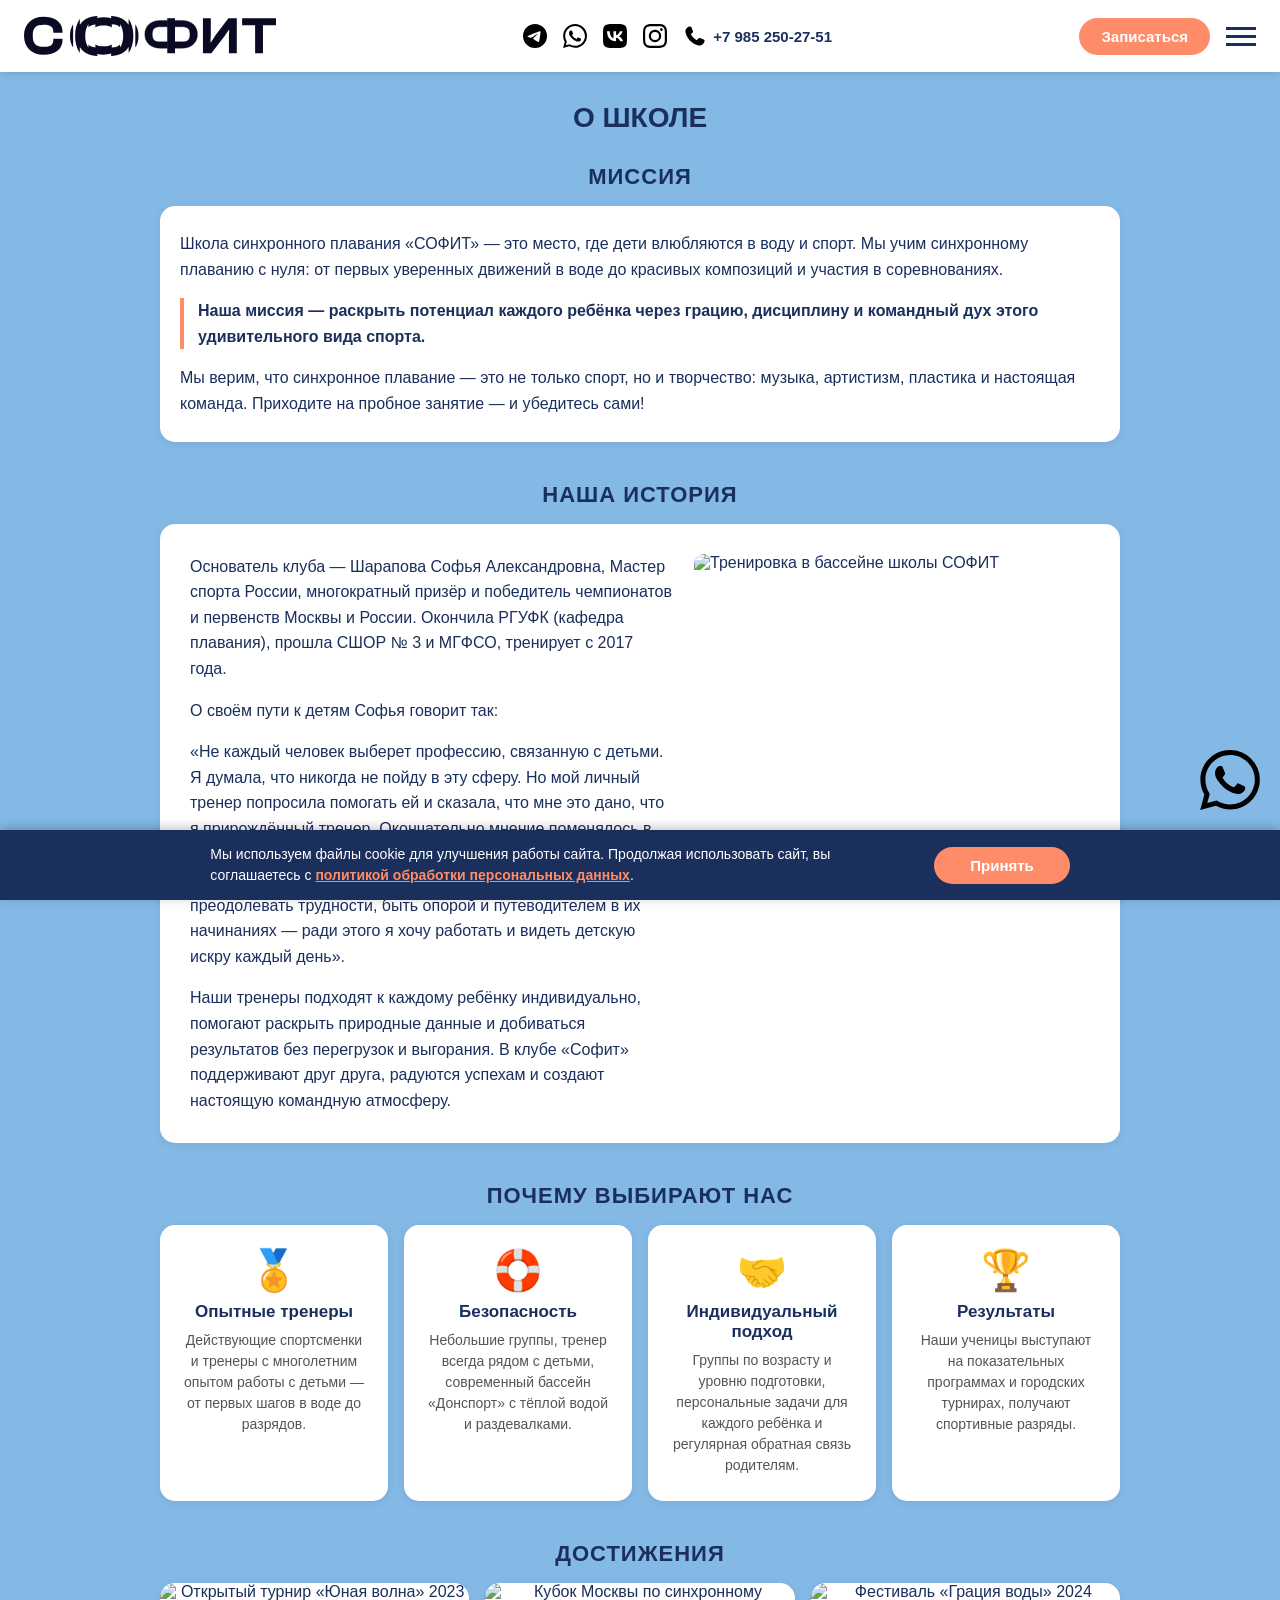
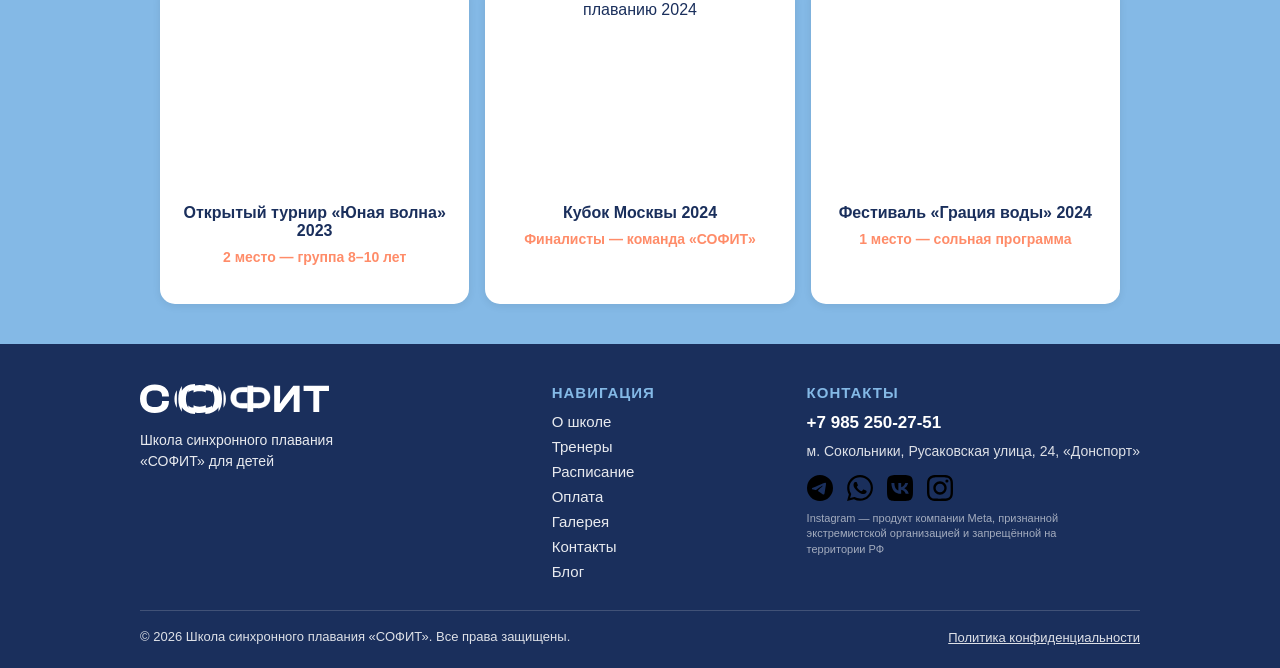
==== commit b9e3983d: "Update about.html" ====
--- a/about.html
+++ b/about.html
@@ -93,21 +93,16 @@
       <div class="history-block">
         <div class="history-text">
           <p>
-            Школа «СОФИТ» была основана действующими спортсменами и тренерами
-            с многолетним опытом. Всё началось с одной небольшой группы из
-            восьми девочек и арендованной дорожки бассейна — и уже через год
-            наши ученицы показали первую показательную программу для родителей.
-          </p>
-          <p>
-            Сегодня занятия проходят в современном бассейне «Донспорт» у метро
-            Сокольники. Группы формируются по возрасту и уровню подготовки,
-            поэтому каждому ребёнку комфортно: новички осваивают базу в спокойном
-            темпе, а опытные спортсменки готовятся к выступлениям и разрядам.
-          </p>
-          <p>
-            Мы растём вместе с нашими ученицами: с каждым сезоном в школе
-            появляются новые группы, новые программы и новые победы —
-            и мы гордимся каждой из них.
+            Основатель клуба — Шарапова Софья Александровна, Мастер спорта России, многократный призёр и победитель чемпионатов и первенств Москвы и России. Окончила РГУФК (кафедра плавания), прошла СШОР № 3 и МГФСО, тренирует с 2017 года.
+          </p>
+          <p>
+            О своём пути к детям Софья говорит так:
+          </p>
+          <p>
+            «Не каждый человек выберет профессию, связанную с детьми. Я думала, что никогда не пойду в эту сферу. Но мой личный тренер попросила помогать ей и сказала, что мне это дано, что я прирождённый тренер. Окончательно мнение поменялось в 2018 году, когда я начала участвовать в новогодних детских праздниках. Увидеть их искреннюю радость в глазах, учить преодолевать трудности, быть опорой и путеводителем в их начинаниях — ради этого я хочу работать и видеть детскую искру каждый день».
+          </p>
+          <p>
+            Наши тренеры подходят к каждому ребёнку индивидуально, помогают раскрыть природные данные и добиваться результатов без перегрузок и выгорания. В клубе «Софит» поддерживают друг друга, радуются успехам и создают настоящую командную атмосферу.
           </p>
         </div>
         <!-- TODO: заменить временное изображение (picsum.photos) на реальное фото школы -->
